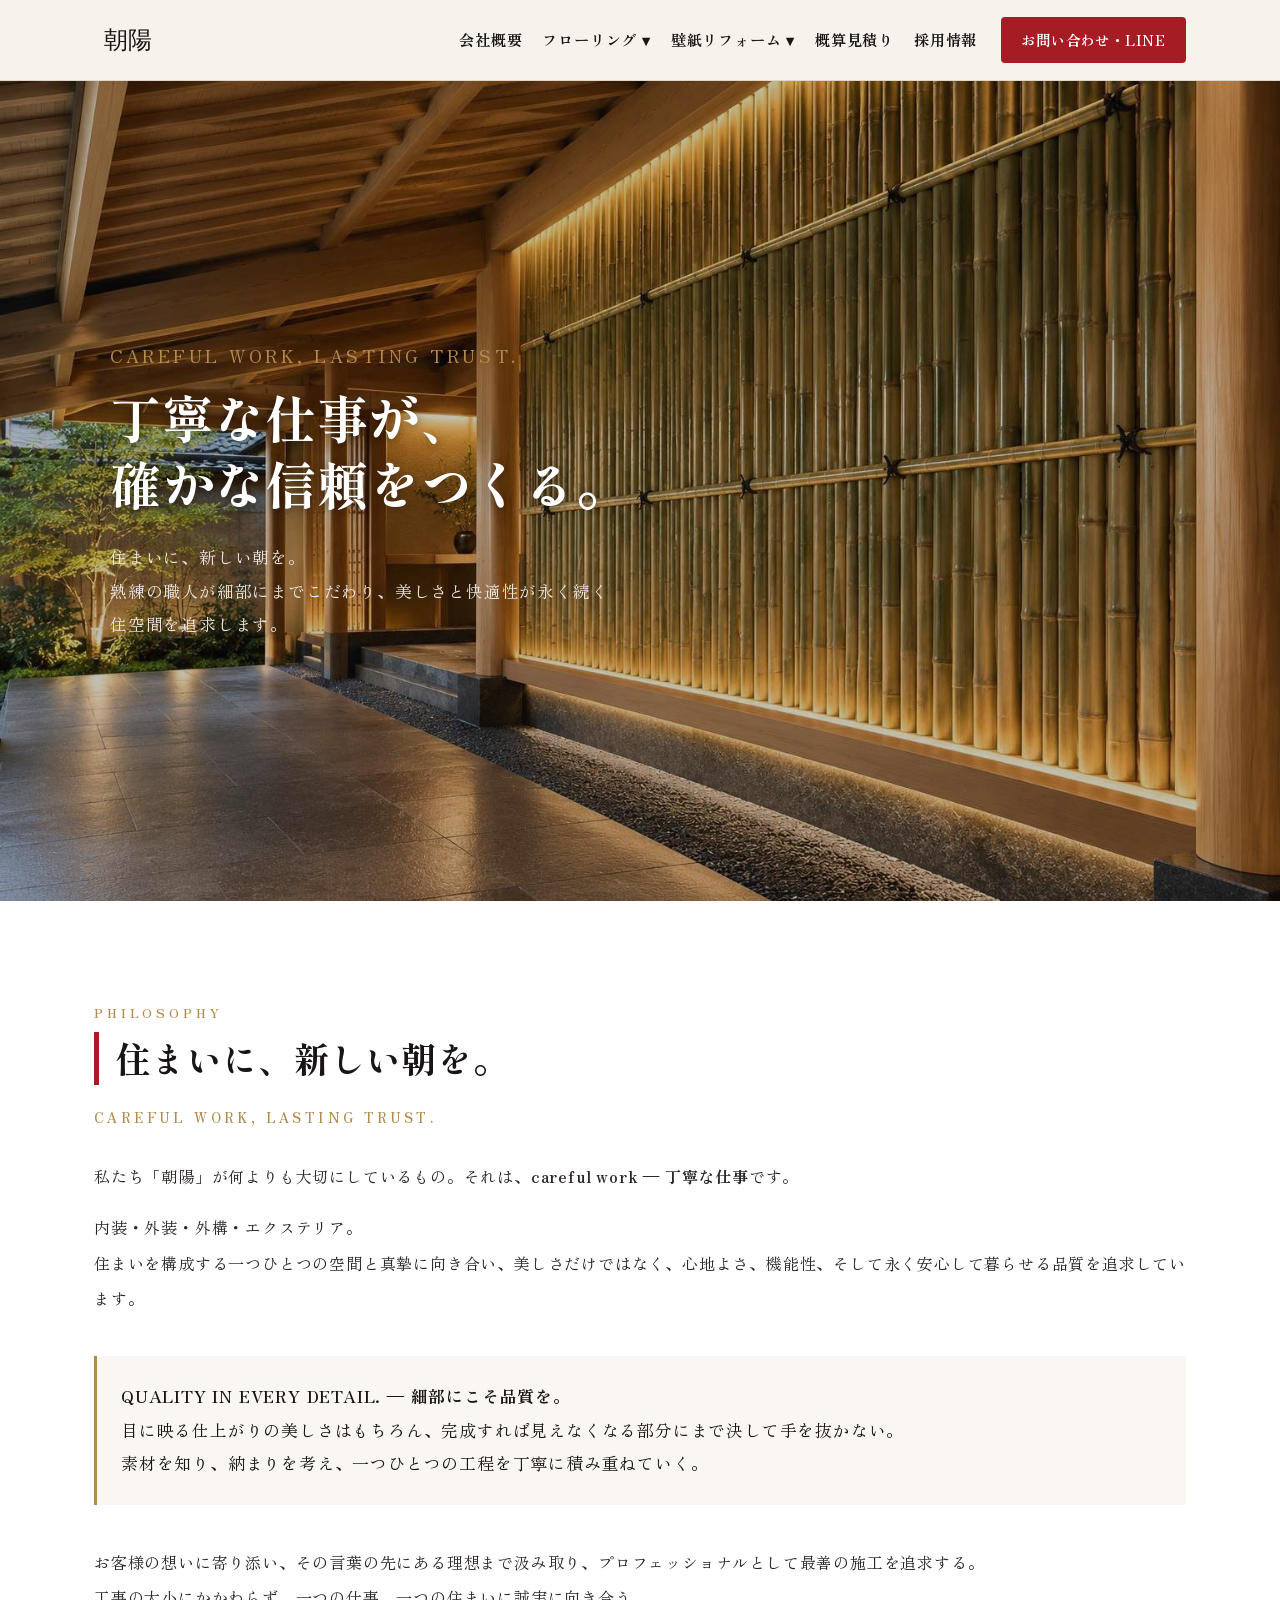
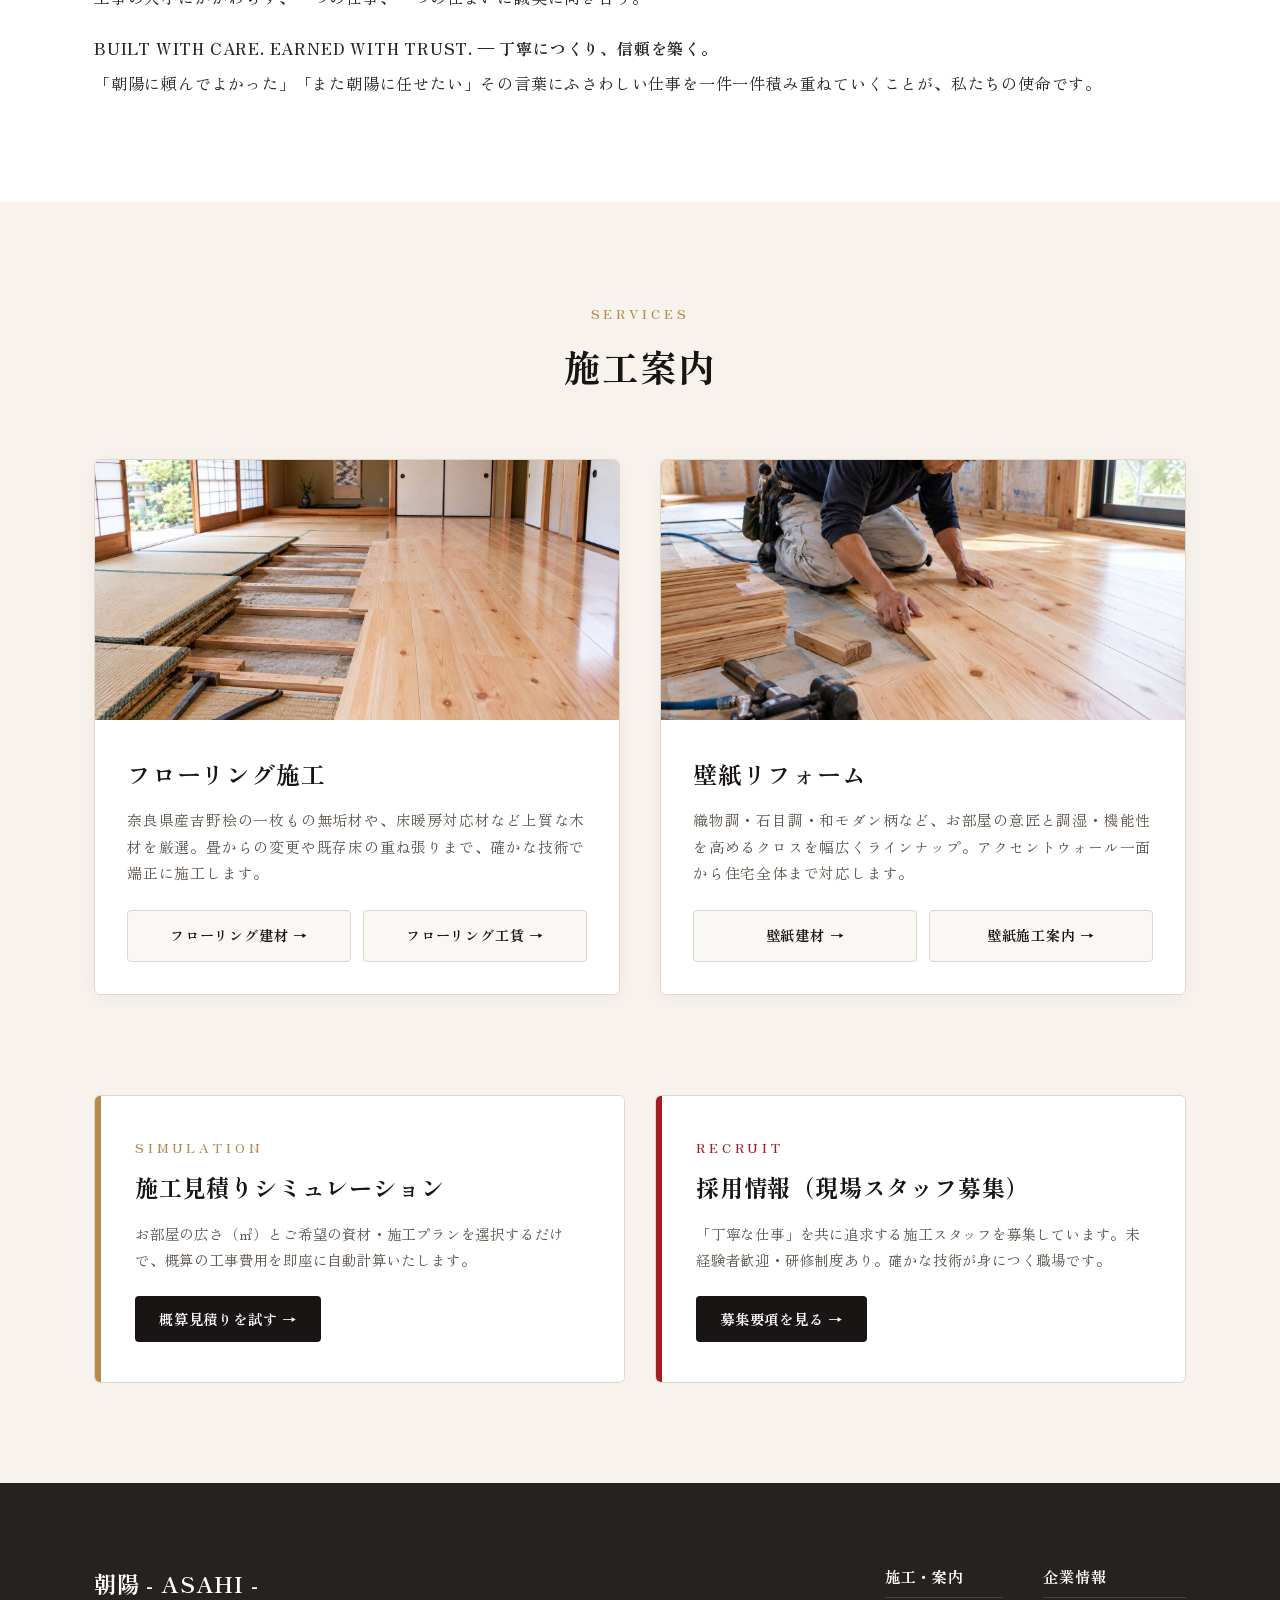
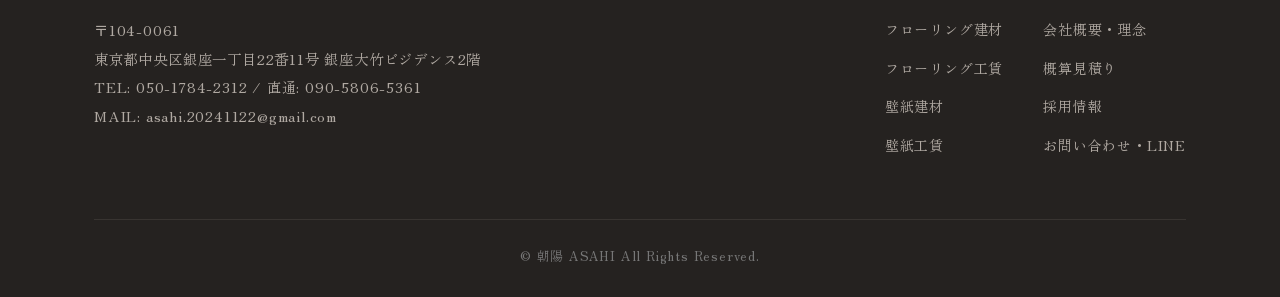
==== index.html @ 2e44ba1f "Add files via upload" ====
<!DOCTYPE html>
<html lang="ja">
<head>
  <meta charset="UTF-8">
  <meta name="viewport" content="width=device-width, initial-scale=1.0">
  <title>朝陽 - ASAHI - 丁寧な仕事が信頼をつくる</title>
  <link rel="preconnect" href="https://fonts.googleapis.com">
  <link rel="preconnect" href="https://fonts.gstatic.com" crossorigin>
  <link href="https://fonts.googleapis.com/css2?family=Shippori+Mincho:wght@400;600;700;800&family=Zen+Old+Mincho:wght@400;700&family=Zen+Kaku+Gothic+New:wght@400;500;700&display=swap" rel="stylesheet">
  <style>
    :root {
      --primary-red: #a61c24;
      --deep-sumi: #181514;
      --charcoal: #2c2724;
      --washi-bg: #f7f3ec;
      --border-wood: #dfd7ca;
      --gold: #b38b4d;
      --text-sub: #5e574f;
    }

    * {
      box-sizing: border-box;
      margin: 0;
      padding: 0;
    }

    body {
      font-family: 'Zen Old Mincho', 'Shippori Mincho', serif;
      background-color: var(--washi-bg);
      color: var(--deep-sumi);
      line-height: 1.8;
      letter-spacing: 0.05em;
      word-break: break-word;
    }

    a {
      text-decoration: none;
      color: inherit;
      transition: all 0.3s ease;
    }

    img {
      max-width: 100%;
      height: auto;
      display: block;
    }

    .container {
      max-width: 1140px;
      margin: 0 auto;
      padding: 0 24px;
    }

    /* 共通ヘッダー（固定表示） */
    header {
      position: sticky;
      top: 0;
      background: rgba(247, 243, 236, 0.95);
      backdrop-filter: blur(8px);
      border-bottom: 1px solid var(--border-wood);
      z-index: 1000;
    }

    .header-inner {
      display: flex;
      justify-content: space-between;
      align-items: center;
      height: 80px;
    }

    .brand-logo-img {
      height: 48px;
      width: auto;
      object-fit: contain;
    }

    /* PCナビゲーション */
    .global-nav {
      display: flex;
      align-items: center;
      gap: 24px;
    }

    .nav-list {
      display: flex;
      list-style: none;
      gap: 20px;
      align-items: center;
    }

    .nav-item {
      position: relative;
    }

    .nav-link {
      font-size: 0.95rem;
      font-weight: 700;
      padding: 10px 0;
      display: inline-block;
      color: var(--deep-sumi);
    }

    .nav-link:hover {
      color: var(--primary-red);
    }

    /* ドロップダウンメニュー */
    .dropdown-menu {
      display: none;
      position: absolute;
      top: 100%;
      left: 0;
      background: #fff;
      border: 1px solid var(--border-wood);
      box-shadow: 0 8px 24px rgba(0, 0, 0, 0.08);
      min-width: 180px;
      list-style: none;
      border-radius: 4px;
      padding: 8px 0;
    }

    .nav-item:hover .dropdown-menu {
      display: block;
    }

    .dropdown-menu a {
      display: block;
      padding: 10px 18px;
      font-size: 0.88rem;
      color: var(--charcoal);
    }

    .dropdown-menu a:hover {
      background: #faf6f0;
      color: var(--primary-red);
    }

    .header-cta-btn {
      background: var(--primary-red);
      color: #fff;
      padding: 10px 20px;
      border-radius: 4px;
      font-weight: 700;
      font-size: 0.9rem;
    }

    .header-cta-btn:hover {
      opacity: 0.9;
    }

    /* ハンバーガーボタン (スマホ用) */
    .menu-toggle {
      display: none;
      background: none;
      border: none;
      font-size: 28px;
      cursor: pointer;
      color: var(--deep-sumi);
    }

    /* 1. ヒーローセクション（全画面大型ビジュアル） */
    .hero-full {
      position: relative;
      height: calc(100vh - 80px);
      min-height: 520px;
      background-color: #111;
      overflow: hidden;
      display: flex;
      align-items: center;
    }

    .hero-bg-img {
      position: absolute;
      top: 0;
      left: 0;
      width: 100%;
      height: 100%;
      object-fit: cover;
      opacity: 0.75;
    }

    .hero-content {
      position: relative;
      z-index: 2;
      color: #fff;
      padding: 0 40px;
      max-width: 1140px;
      margin: 0 auto;
      width: 100%;
    }

    .hero-catch-sub {
      font-size: 1.1rem;
      letter-spacing: 0.2em;
      color: var(--gold);
      margin-bottom: 12px;
      text-transform: uppercase;
    }

    .hero-catch-main {
      font-family: 'Shippori Mincho', serif;
      font-size: 3.2rem;
      font-weight: 800;
      line-height: 1.3;
      margin-bottom: 24px;
      text-shadow: 0 2px 10px rgba(0, 0, 0, 0.4);
    }

    .hero-catch-desc {
      font-size: 1.05rem;
      max-width: 500px;
      line-height: 2;
      color: #eae5de;
    }

    /* 2. 会社理念（Philosophy） */
    .sec-philosophy {
      padding: 100px 0;
      background: #fff;
    }

    .philo-wrapper {
      display: flex;
      gap: 60px;
      align-items: flex-start;
    }

    .philo-lead {
      flex: 1;
    }

    .philo-lead h3 {
      font-size: 2.2rem;
      font-family: 'Shippori Mincho', serif;
      line-height: 1.5;
      color: var(--deep-sumi);
      margin-bottom: 20px;
      border-left: 5px solid var(--primary-red);
      padding-left: 16px;
    }

    .philo-en {
      font-size: 0.85rem;
      letter-spacing: 0.25em;
      color: var(--gold);
      margin-bottom: 30px;
      font-weight: 700;
    }

    .philo-text {
      color: var(--charcoal);
      font-size: 1rem;
      line-height: 2.2;
    }

    .philo-quote {
      margin: 40px 0;
      padding: 24px;
      background: #faf7f2;
      border-left: 3px solid var(--gold);
      font-size: 1.05rem;
      line-height: 2;
      color: var(--deep-sumi);
    }

    /* 3. 施工案内（Services） */
    .sec-services {
      padding: 100px 0;
    }

    .sec-title-box {
      text-align: center;
      margin-bottom: 60px;
    }

    .sec-title-en {
      font-size: 0.8rem;
      letter-spacing: 0.3em;
      color: var(--gold);
      font-weight: 700;
      margin-bottom: 8px;
    }

    .sec-title-ja {
      font-size: 2.3rem;
      font-family: 'Shippori Mincho', serif;
      color: var(--deep-sumi);
    }

    .services-grid {
      display: grid;
      grid-template-columns: 1fr 1fr;
      gap: 40px;
    }

    .service-card {
      background: #fff;
      border: 1px solid var(--border-wood);
      border-radius: 6px;
      overflow: hidden;
      box-shadow: 0 4px 20px rgba(0, 0, 0, 0.04);
      display: flex;
      flex-direction: column;
    }

    .service-card-img {
      height: 260px;
      width: 100%;
      object-fit: cover;
    }

    .service-card-body {
      padding: 32px;
      flex: 1;
      display: flex;
      flex-direction: column;
      justify-content: space-between;
    }

    .service-card-title {
      font-size: 1.5rem;
      margin-bottom: 12px;
      color: var(--deep-sumi);
    }

    .service-card-desc {
      font-size: 0.92rem;
      color: var(--text-sub);
      line-height: 1.8;
      margin-bottom: 24px;
    }

    /* サブリンクボタングループ */
    .sub-link-group {
      display: grid;
      grid-template-columns: 1fr 1fr;
      gap: 12px;
      margin-top: auto;
    }

    .sub-btn {
      display: block;
      text-align: center;
      padding: 12px 14px;
      font-size: 0.88rem;
      font-weight: 700;
      border: 1px solid var(--border-wood);
      border-radius: 4px;
      background: #faf8f4;
      color: var(--deep-sumi);
    }

    .sub-btn:hover {
      background: var(--primary-red);
      color: #fff;
      border-color: var(--primary-red);
    }

    /* 4. 見積もり＆採用バナーグリッド */
    .sec-sub-banner {
      padding-bottom: 100px;
    }

    .banner-grid {
      display: grid;
      grid-template-columns: 1fr 1fr;
      gap: 30px;
    }

    .feature-banner-box {
      background: #fff;
      border: 1px solid var(--border-wood);
      border-radius: 6px;
      padding: 40px;
      position: relative;
      display: flex;
      flex-direction: column;
      justify-content: space-between;
      overflow: hidden;
    }

    .feature-banner-box::before {
      content: "";
      position: absolute;
      top: 0;
      left: 0;
      width: 6px;
      height: 100%;
      background: var(--gold);
    }

    .feature-banner-box.recruit::before {
      background: var(--primary-red);
    }

    .banner-title {
      font-size: 1.45rem;
      font-family: 'Shippori Mincho', serif;
      margin-bottom: 12px;
    }

    .banner-desc {
      font-size: 0.9rem;
      color: var(--text-sub);
      line-height: 1.8;
      margin-bottom: 24px;
    }

    .banner-action-btn {
      display: inline-block;
      align-self: flex-start;
      padding: 10px 24px;
      background: var(--deep-sumi);
      color: #fff;
      font-size: 0.9rem;
      font-weight: 700;
      border-radius: 4px;
    }

    .banner-action-btn:hover {
      background: var(--primary-red);
    }

    /* 共通フッター */
    footer {
      background: #252220;
      color: #eae5de;
      padding: 80px 0 30px;
    }

    .footer-inner {
      display: flex;
      justify-content: space-between;
      flex-wrap: wrap;
      gap: 40px;
      margin-bottom: 50px;
    }

    .footer-brand h4 {
      font-size: 1.4rem;
      color: #fff;
      margin-bottom: 12px;
      font-family: 'Shippori Mincho', serif;
    }

    .footer-address {
      font-style: normal;
      font-size: 0.9rem;
      line-height: 2;
      color: #b0a9a2;
    }

    .footer-nav {
      display: flex;
      gap: 40px;
    }

    .footer-nav-col h5 {
      color: #fff;
      font-size: 0.95rem;
      margin-bottom: 16px;
      border-bottom: 1px solid #444;
      padding-bottom: 6px;
    }

    .footer-nav-col ul {
      list-style: none;
    }

    .footer-nav-col li {
      margin-bottom: 10px;
    }

    .footer-nav-col a {
      font-size: 0.88rem;
      color: #b0a9a2;
    }

    .footer-nav-col a:hover {
      color: #fff;
    }

    .copyright {
      text-align: center;
      font-size: 0.8rem;
      color: #777;
      border-top: 1px solid #383431;
      padding-top: 24px;
    }

    /* モバイルレスポンシブ */
    @media (max-width: 900px) {
      .menu-toggle {
        display: block;
      }

      .global-nav {
        display: none;
        position: absolute;
        top: 80px;
        left: 0;
        width: 100%;
        background: #fff;
        border-bottom: 1px solid var(--border-wood);
        flex-direction: column;
        padding: 20px;
      }

      .global-nav.active {
        display: flex;
      }

      .nav-list {
        flex-direction: column;
        width: 100%;
        gap: 0;
      }

      .nav-item {
        width: 100%;
        border-bottom: 1px solid #eee;
      }

      .dropdown-menu {
        position: static;
        box-shadow: none;
        border: none;
        background: #faf8f4;
        display: block;
        padding-left: 20px;
      }

      .hero-catch-main {
        font-size: 2.2rem;
      }

      .philo-wrapper {
        flex-direction: column;
        gap: 30px;
      }

      .services-grid, .banner-grid {
        grid-template-columns: 1fr;
      }
    }
  </style>
</head>
<body>

  <!-- ================= ヘッダー ================= -->
  <header>
    <div class="container header-inner">
      <a href="index.html" class="brand-logo-wrap">
        <!-- ロゴ画像差し替えエリア -->
        <img src="image/home/logo.png" alt="朝陽 ASAHI" class="brand-logo-img" onerror="this.src='data:image/svg+xml;utf8,<svg xmlns=\'http://www.w3.org/2000/svg\' width=\'120\' height=\'48\'><text x=\'10\' y=\'32\' font-size=\'24\' font-family=\'serif\' fill=\'%23181514\'>朝陽</text></svg>'">
      </a>

      <!-- モバイルメニュー開閉ボタン -->
      <button class="menu-toggle" id="menuToggle" aria-label="メニュー開閉">☰</button>

      <!-- グローバルナビゲーション -->
      <nav class="global-nav" id="globalNav">
        <ul class="nav-list">
          <li class="nav-item">
            <a href="about.html" class="nav-link">会社概要</a>
          </li>
          
          <!-- フローリング ドロップダウン -->
          <li class="nav-item">
            <a href="flooring/materials.html" class="nav-link">フローリング ▾</a>
            <ul class="dropdown-menu">
              <li><a href="flooring/materials.html">フローリング建材</a></li>
              <li><a href="flooring/service.html">フローリング工賃</a></li>
            </ul>
          </li>

          <!-- 壁紙リフォーム ドロップダウン -->
          <li class="nav-item">
            <a href="wallpaper/materials.html" class="nav-link">壁紙リフォーム ▾</a>
            <ul class="dropdown-menu">
              <li><a href="wallpaper/materials.html">壁紙建材</a></li>
              <li><a href="wallpaper/service.html">壁紙工賃</a></li>
            </ul>
          </li>

          <li class="nav-item">
            <a href="estimate.html" class="nav-link">概算見積り</a>
          </li>
          <li class="nav-item">
            <a href="recruit.html" class="nav-link">採用情報</a>
          </li>
        </ul>

        <a href="contact.html" class="header-cta-btn">お問い合わせ・LINE</a>
      </nav>
    </div>
  </header>

  <!-- ================= 1. ヒーローセクション（ファーストビュー全画面表示） ================= -->
  <section class="hero-full">
    <!-- メイン背景写真 -->
    <img src="image/home/hero.jpg" alt="施工現場と職人たち" class="hero-bg-img">
    
    <div class="hero-content">
      <p class="hero-catch-sub">Careful Work, Lasting Trust.</p>
      <h1 class="hero-catch-main">丁寧な仕事が、<br>確かな信頼をつくる。</h1>
      <p class="hero-catch-desc">
        住まいに、新しい朝を。<br>
        熟練の職人が細部にまでこだわり、美しさと快適性が永く続く住空間を追求します。
      </p>
    </div>
  </section>

  <!-- ================= 2. 会社理念（Philosophy） ================= -->
  <section class="sec-philosophy">
    <div class="container">
      <div class="philo-wrapper">
        <div class="philo-lead">
          <p class="sec-title-en">PHILOSOPHY</p>
          <h3>住まいに、新しい朝を。</h3>
          <p class="philo-en">CAREFUL WORK, LASTING TRUST.</p>
          
          <div class="philo-text">
            <p>私たち「朝陽」が何よりも大切にしているもの。それは、<strong>careful work ― 丁寧な仕事</strong>です。</p>
            <p style="margin-top: 16px;">
              内装・外装・外構・エクステリア。<br>
              住まいを構成する一つひとつの空間と真摯に向き合い、美しさだけではなく、心地よさ、機能性、そして永く安心して暮らせる品質を追求しています。
            </p>
          </div>

          <div class="philo-quote">
            <strong>QUALITY IN EVERY DETAIL. ― 細部にこそ品質を。</strong><br>
            目に映る仕上がりの美しさはもちろん、完成すれば見えなくなる部分にまで決して手を抜かない。<br>
            素材を知り、納まりを考え、一つひとつの工程を丁寧に積み重ねていく。
          </div>

          <div class="philo-text">
            <p>
              お客様の想いに寄り添い、その言葉の先にある理想まで汲み取り、プロフェッショナルとして最善の施工を追求する。<br>
              工事の大小にかかわらず、一つの仕事、一つの住まいに誠実に向き合う。
            </p>
            <p style="margin-top: 16px;">
              <strong>BUILT WITH CARE. EARNED WITH TRUST. ― 丁寧につくり、信頼を築く。</strong><br>
              「朝陽に頼んでよかった」「また朝陽に任せたい」その言葉にふさわしい仕事を一件一件積み重ねていくことが、私たちの使命です。
            </p>
          </div>
        </div>
      </div>
    </div>
  </section>

  <!-- ================= 3. 施工案内（Services） ================= -->
  <section class="sec-services">
    <div class="container">
      <div class="sec-title-box">
        <p class="sec-title-en">SERVICES</p>
        <h2 class="sec-title-ja">施工案内</h2>
      </div>

      <div class="services-grid">
        <!-- フローリング -->
        <article class="service-card">
          <img src="image/home/sizai.jpg" alt="フローリング施工" class="service-card-img">
          <div class="service-card-body">
            <div>
              <h3 class="service-card-title">フローリング施工</h3>
              <p class="service-card-desc">
                奈良県産吉野桧の一枚もの無垢材や、床暖房対応材など上質な木材を厳選。畳からの変更や既存床の重ね張りまで、確かな技術で端正に施工します。
              </p>
            </div>
            <!-- 下層ページへのタブ切替導線 -->
            <div class="sub-link-group">
              <a href="flooring/materials.html" class="sub-btn">フローリング建材 →</a>
              <a href="flooring/service.html" class="sub-btn">フローリング工賃 →</a>
            </div>
          </div>
        </article>

        <!-- 壁紙リフォーム -->
        <article class="service-card">
          <img src="image/home/kochin.jpg" alt="壁紙・クロス施工" class="service-card-img">
          <div class="service-card-body">
            <div>
              <h3 class="service-card-title">壁紙リフォーム</h3>
              <p class="service-card-desc">
                織物調・石目調・和モダン柄など、お部屋の意匠と調湿・機能性を高めるクロスを幅広くラインナップ。アクセントウォール一面から住宅全体まで対応します。
              </p>
            </div>
            <!-- 下層ページへのタブ切替導線 -->
            <div class="sub-link-group">
              <a href="wallpaper/materials.html" class="sub-btn">壁紙建材 →</a>
              <a href="wallpaper/service.html" class="sub-btn">壁紙施工案内 →</a>
            </div>
          </div>
        </article>
      </div>
    </div>
  </section>

  <!-- ================= 4. 概算見積り・採用情報バナー ================= -->
  <section class="sec-sub-banner">
    <div class="container">
      <div class="banner-grid">
        <!-- 見積もりバナー -->
        <div class="feature-banner-box">
          <div>
            <p class="sec-title-en">SIMULATION</p>
            <h3 class="banner-title">施工見積りシミュレーション</h3>
            <p class="banner-desc">
              お部屋の広さ（㎡）とご希望の資材・施工プランを選択するだけで、概算の工事費用を即座に自動計算いたします。
            </p>
          </div>
          <a href="estimate.html" class="banner-action-btn">概算見積りを試す →</a>
        </div>

        <!-- 採用情報バナー -->
        <div class="feature-banner-box recruit">
          <div>
            <p class="sec-title-en" style="color: var(--primary-red);">RECRUIT</p>
            <h3 class="banner-title">採用情報（現場スタッフ募集）</h3>
            <p class="banner-desc">
              「丁寧な仕事」を共に追求する施工スタッフを募集しています。未経験者歓迎・研修制度あり。確かな技術が身につく職場です。
            </p>
          </div>
          <a href="recruit.html" class="banner-action-btn">募集要項を見る →</a>
        </div>
      </div>
    </div>
  </section>

  <!-- ================= フッター ================= -->
  <footer>
    <div class="container">
      <div class="footer-inner">
        <div class="footer-brand">
          <h4>朝陽 - ASAHI -</h4>
          <address class="footer-address">
            〒104-0061<br>
            東京都中央区銀座一丁目22番11号 銀座大竹ビジデンス2階<br>
            TEL: 050-1784-2312 / 直通: 090-5806-5361<br>
            MAIL: asahi.20241122@gmail.com
          </address>
        </div>

        <div class="footer-nav">
          <div class="footer-nav-col">
            <h5>施工・案内</h5>
            <ul>
              <li><a href="flooring/materials.html">フローリング建材</a></li>
              <li><a href="flooring/service.html">フローリング工賃</a></li>
              <li><a href="wallpaper/materials.html">壁紙建材</a></li>
              <li><a href="wallpaper/service.html">壁紙工賃</a></li>
            </ul>
          </div>
          <div class="footer-nav-col">
            <h5>企業情報</h5>
            <ul>
              <li><a href="about.html">会社概要・理念</a></li>
              <li><a href="estimate.html">概算見積り</a></li>
              <li><a href="recruit.html">採用情報</a></li>
              <li><a href="contact.html">お問い合わせ・LINE</a></li>
            </ul>
          </div>
        </div>
      </div>
      <p class="copyright">&copy; 朝陽 ASAHI All Rights Reserved.</p>
    </div>
  </footer>

  <script>
    // モバイルメニューのトグル動作
    const toggleBtn = document.getElementById('menuToggle');
    const globalNav = document.getElementById('globalNav');

    toggleBtn.addEventListener('click', () => {
      globalNav.classList.toggle('active');
    });
  </script>
</body>
</html>
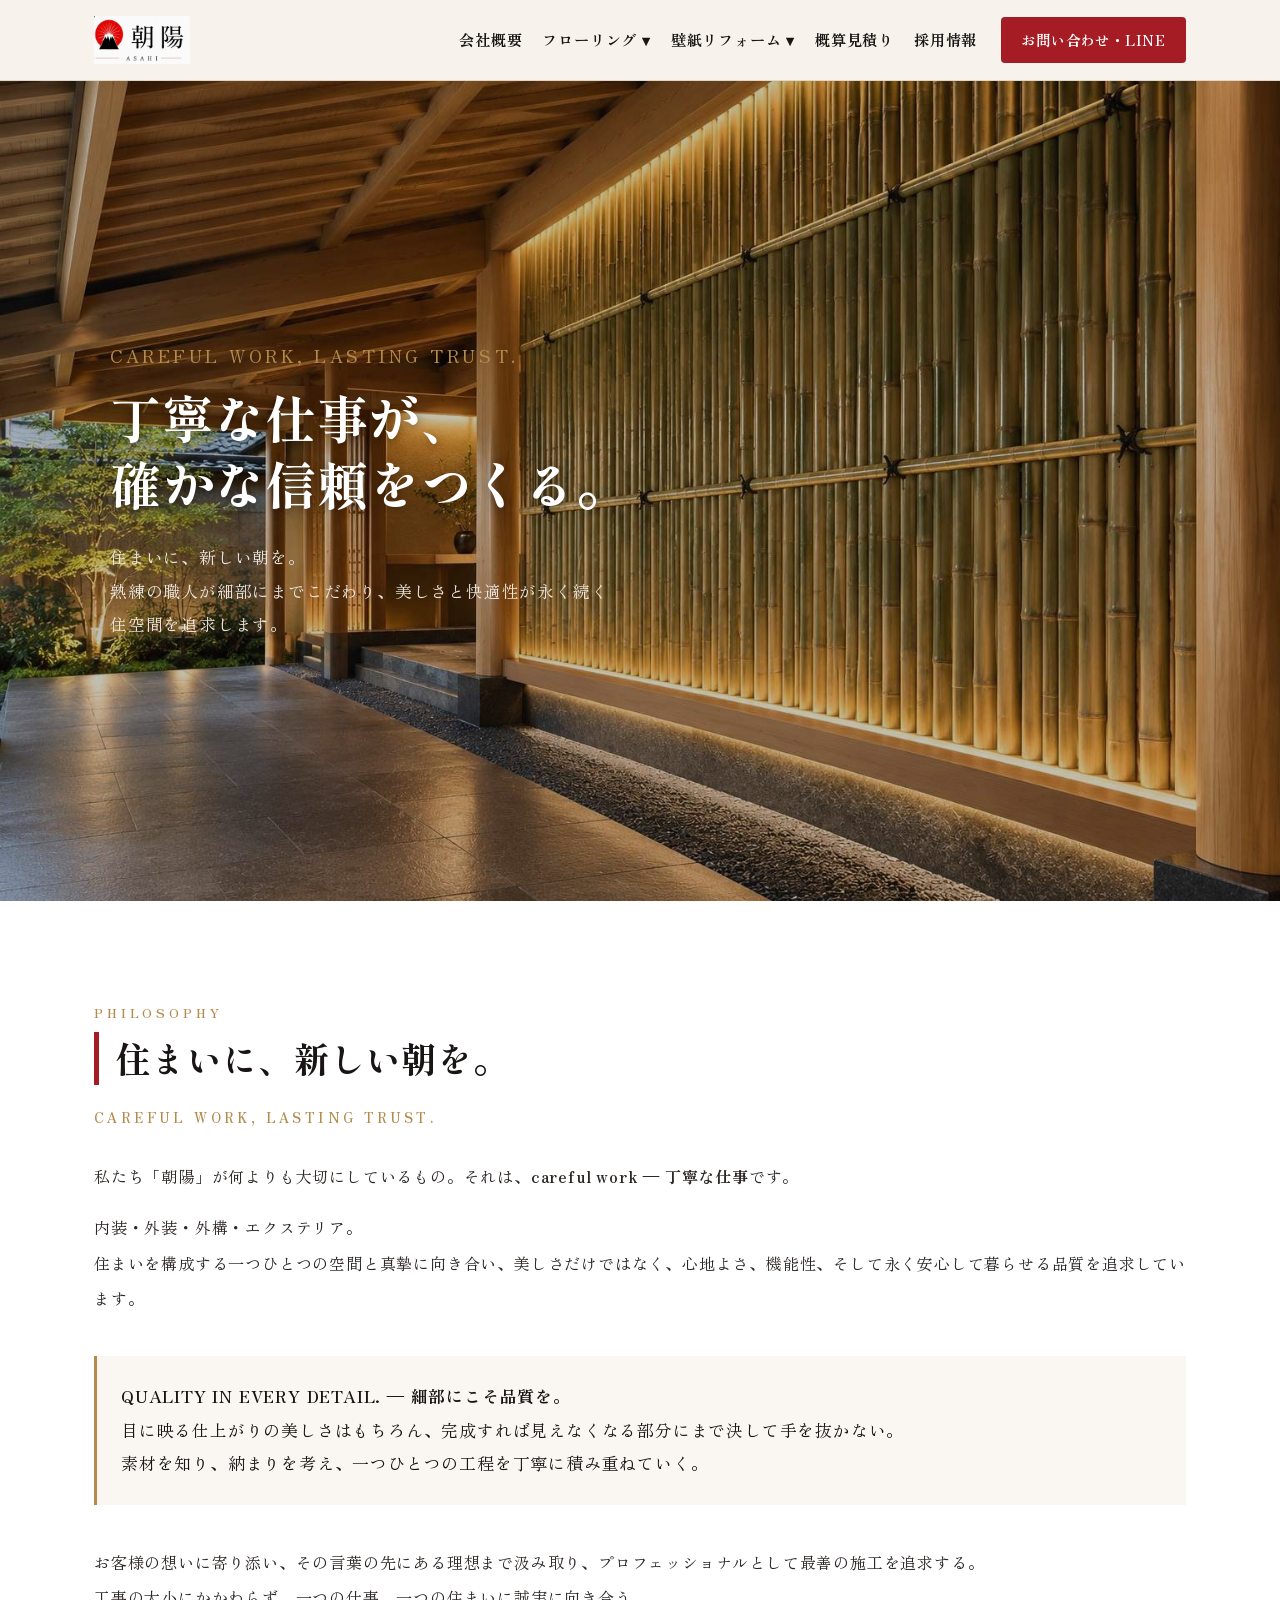
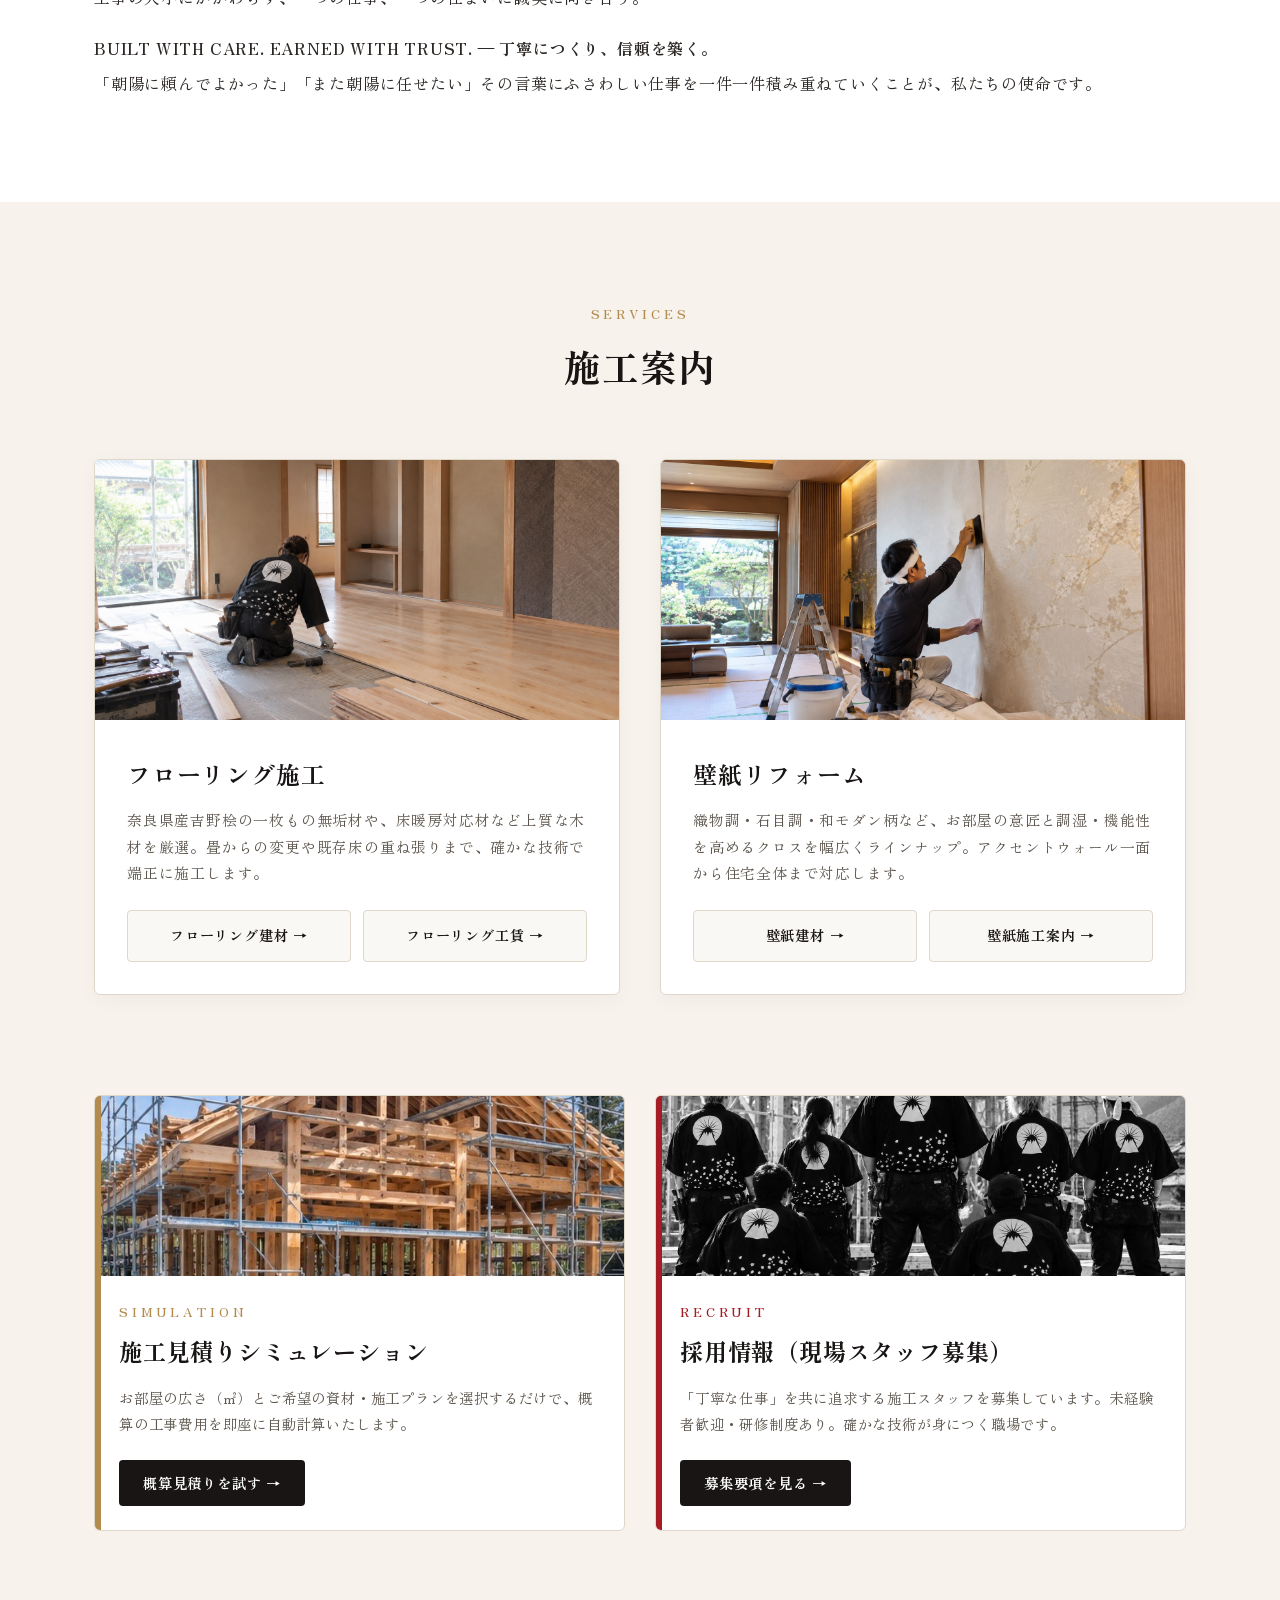
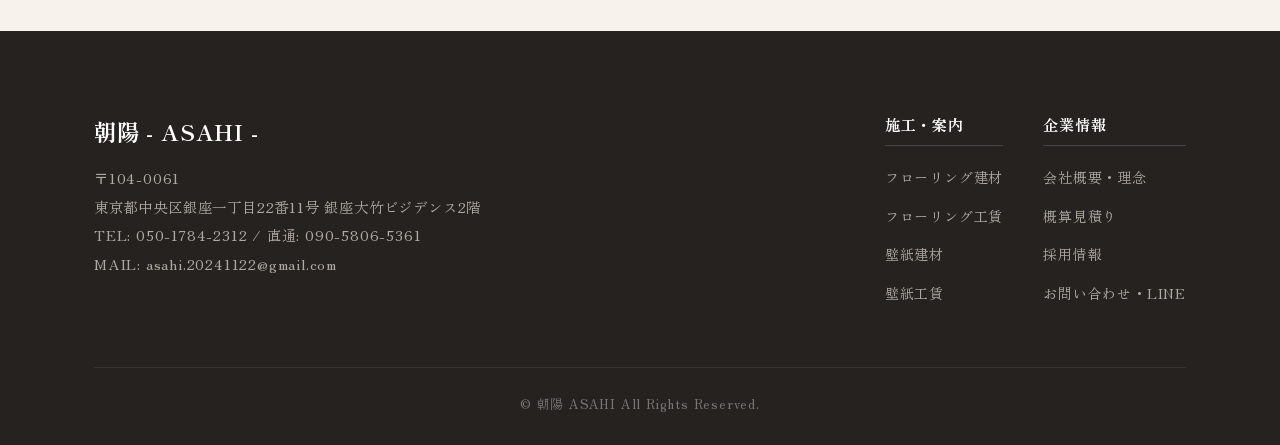
==== commit 4a2d9cd7: "Add files via upload" ====
--- a/index.html
+++ b/index.html
@@ -550,9 +550,10 @@
   <!-- ================= ヘッダー ================= -->
   <header>
     <div class="container header-inner">
+      <!-- ブランドロゴ -->
       <a href="index.html" class="brand-logo-wrap">
-        <!-- ロゴ画像差し替えエリア -->
-        <img src="image/home/logo.png" alt="朝陽 ASAHI" class="brand-logo-img" onerror="this.src='data:image/svg+xml;utf8,<svg xmlns=\'http://www.w3.org/2000/svg\' width=\'120\' height=\'48\'><text x=\'10\' y=\'32\' font-size=\'24\' font-family=\'serif\' fill=\'%23181514\'>朝陽</text></svg>'">
+        <img src="image/home/logo.png" alt="朝陽 ASAHI" class="brand-logo-img" onerror="this.style.display='none'; this.nextElementSibling.style.display='block';">
+        <span class="brand-logo-fallback" style="display: none; font-family: 'Shippori Mincho', serif; font-size: 1.8rem; font-weight: 800; color: var(--deep-sumi); letter-spacing: 0.1em;">朝陽</span>
       </a>
 
       <!-- モバイルメニュー開閉ボタン -->
@@ -660,7 +661,7 @@
       <div class="services-grid">
         <!-- フローリング -->
         <article class="service-card">
-          <img src="image/home/sizai.jpg" alt="フローリング施工" class="service-card-img">
+          <img src="image/home/flooring.jpg" alt="フローリング施工" class="service-card-img">
           <div class="service-card-body">
             <div>
               <h3 class="service-card-title">フローリング施工</h3>
@@ -678,7 +679,7 @@
 
         <!-- 壁紙リフォーム -->
         <article class="service-card">
-          <img src="image/home/kochin.jpg" alt="壁紙・クロス施工" class="service-card-img">
+          <img src="image/home/wallpaper.jpg" alt="壁紙・クロス施工" class="service-card-img">
           <div class="service-card-body">
             <div>
               <h3 class="service-card-title">壁紙リフォーム</h3>
@@ -697,37 +698,42 @@
     </div>
   </section>
 
-  <!-- ================= 4. 概算見積り・採用情報バナー ================= -->
+<!-- ================= 4. 概算見積り・採用情報バナー ================= -->
   <section class="sec-sub-banner">
     <div class="container">
       <div class="banner-grid">
-        <!-- 見積もりバナー -->
-        <div class="feature-banner-box">
-          <div>
+        <!-- 施工見積りカード -->
+        <article class="feature-banner-box" style="padding: 0 !important; overflow: hidden; background: #fff; border: 1px solid var(--border-wood); border-radius: 6px; display: flex; flex-direction: column;">
+          <div class="banner-img-wrap" style="width: 100%; height: 180px !important; overflow: hidden; background-color: #faf6f0;">
+            <img src="image/home/mitsumori.jpg" alt="施工見積りシミュレーション" class="banner-photo" style="width: 100% !important; height: 100% !important; object-fit: cover !important; object-position: center !important; display: block;">
+          </div>
+          <div class="banner-content" style="padding: 24px; display: flex; flex-direction: column; flex: 1;">
             <p class="sec-title-en">SIMULATION</p>
             <h3 class="banner-title">施工見積りシミュレーション</h3>
             <p class="banner-desc">
               お部屋の広さ（㎡）とご希望の資材・施工プランを選択するだけで、概算の工事費用を即座に自動計算いたします。
             </p>
-          </div>
-          <a href="estimate.html" class="banner-action-btn">概算見積りを試す →</a>
-        </div>
-
-        <!-- 採用情報バナー -->
-        <div class="feature-banner-box recruit">
-          <div>
+            <a href="estimate.html" class="banner-action-btn">概算見積りを試す →</a>
+          </div>
+        </article>
+
+        <!-- 採用情報カード -->
+        <article class="feature-banner-box recruit" style="padding: 0 !important; overflow: hidden; background: #fff; border: 1px solid var(--border-wood); border-radius: 6px; display: flex; flex-direction: column;">
+          <div class="banner-img-wrap" style="width: 100%; height: 180px !important; overflow: hidden; background-color: #faf6f0;">
+            <img src="image/home/saiyou.jpg" alt="採用情報" class="banner-photo" style="width: 100% !important; height: 100% !important; object-fit: cover !important; object-position: center !important; display: block;">
+          </div>
+          <div class="banner-content" style="padding: 24px; display: flex; flex-direction: column; flex: 1;">
             <p class="sec-title-en" style="color: var(--primary-red);">RECRUIT</p>
             <h3 class="banner-title">採用情報（現場スタッフ募集）</h3>
             <p class="banner-desc">
               「丁寧な仕事」を共に追求する施工スタッフを募集しています。未経験者歓迎・研修制度あり。確かな技術が身につく職場です。
             </p>
-          </div>
-          <a href="recruit.html" class="banner-action-btn">募集要項を見る →</a>
-        </div>
+            <a href="recruit.html" class="banner-action-btn">募集要項を見る →</a>
+          </div>
+        </article>
       </div>
     </div>
   </section>
-
   <!-- ================= フッター ================= -->
   <footer>
     <div class="container">
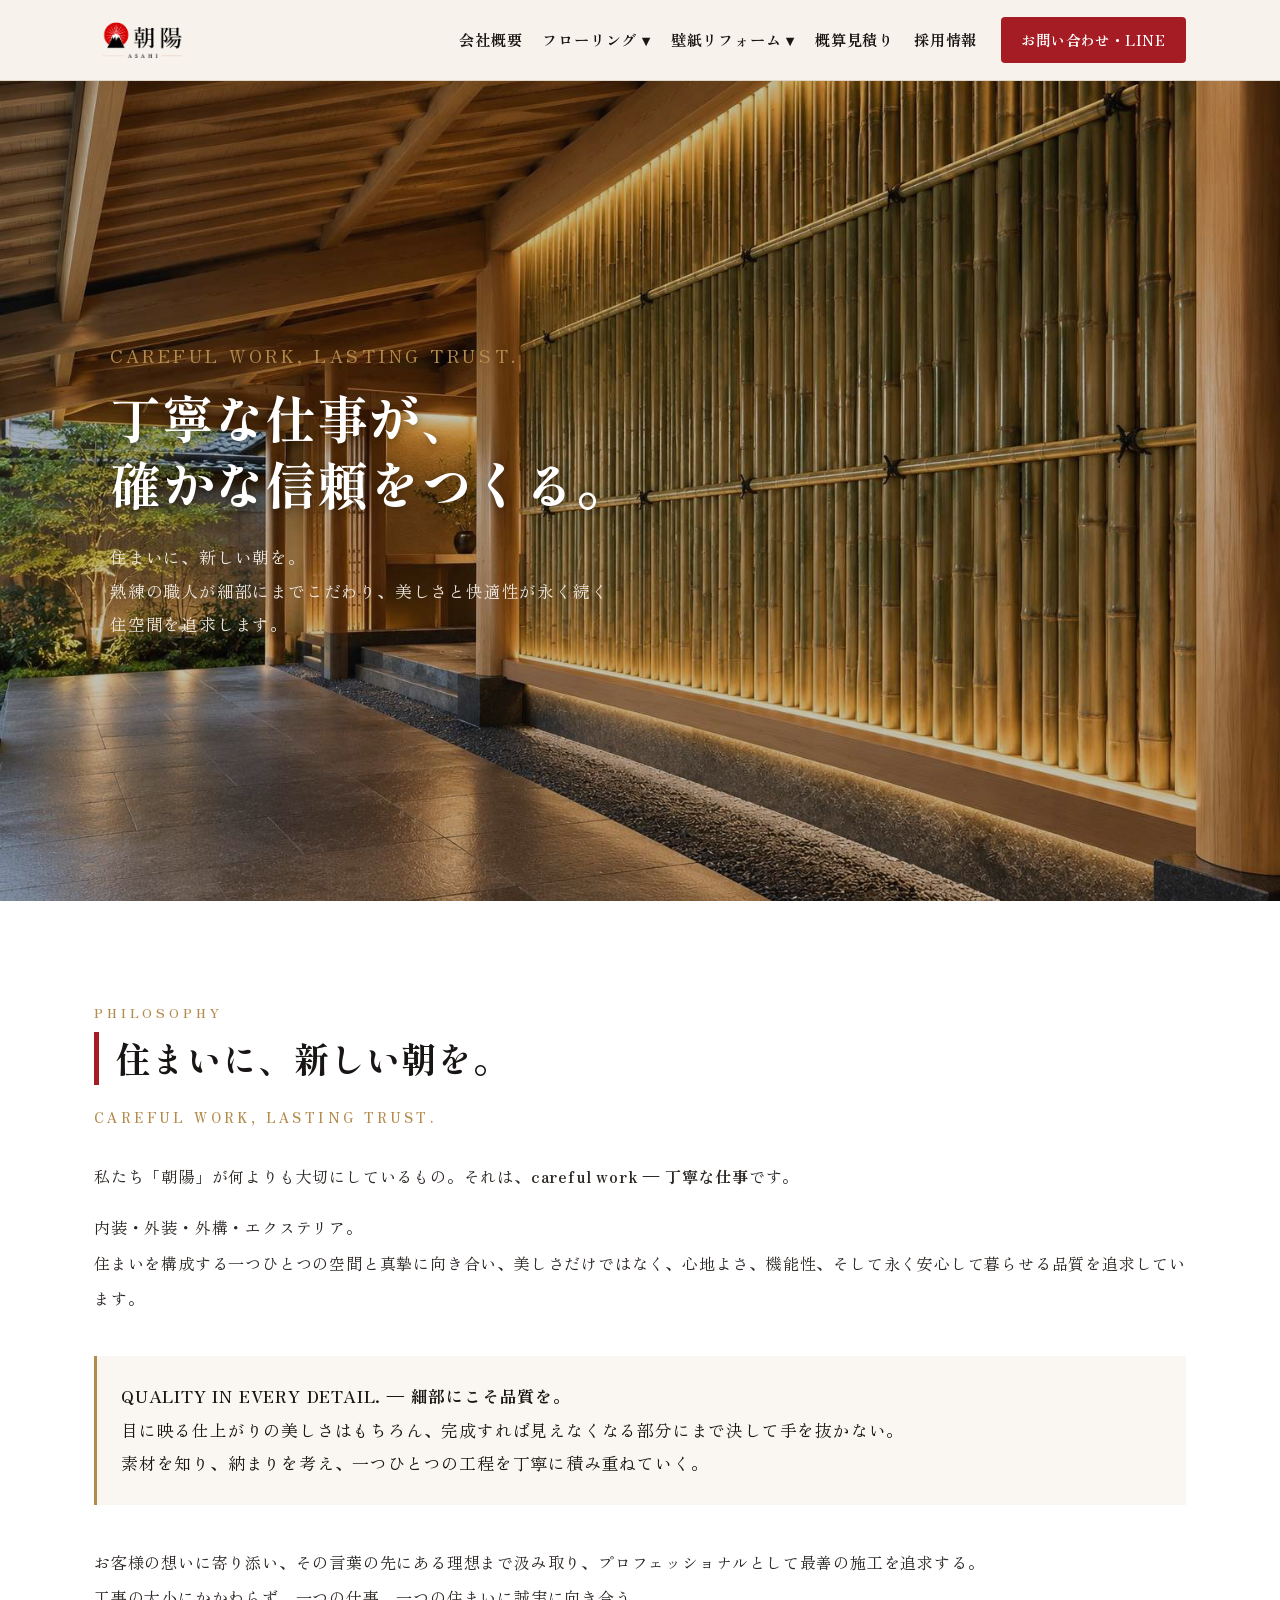
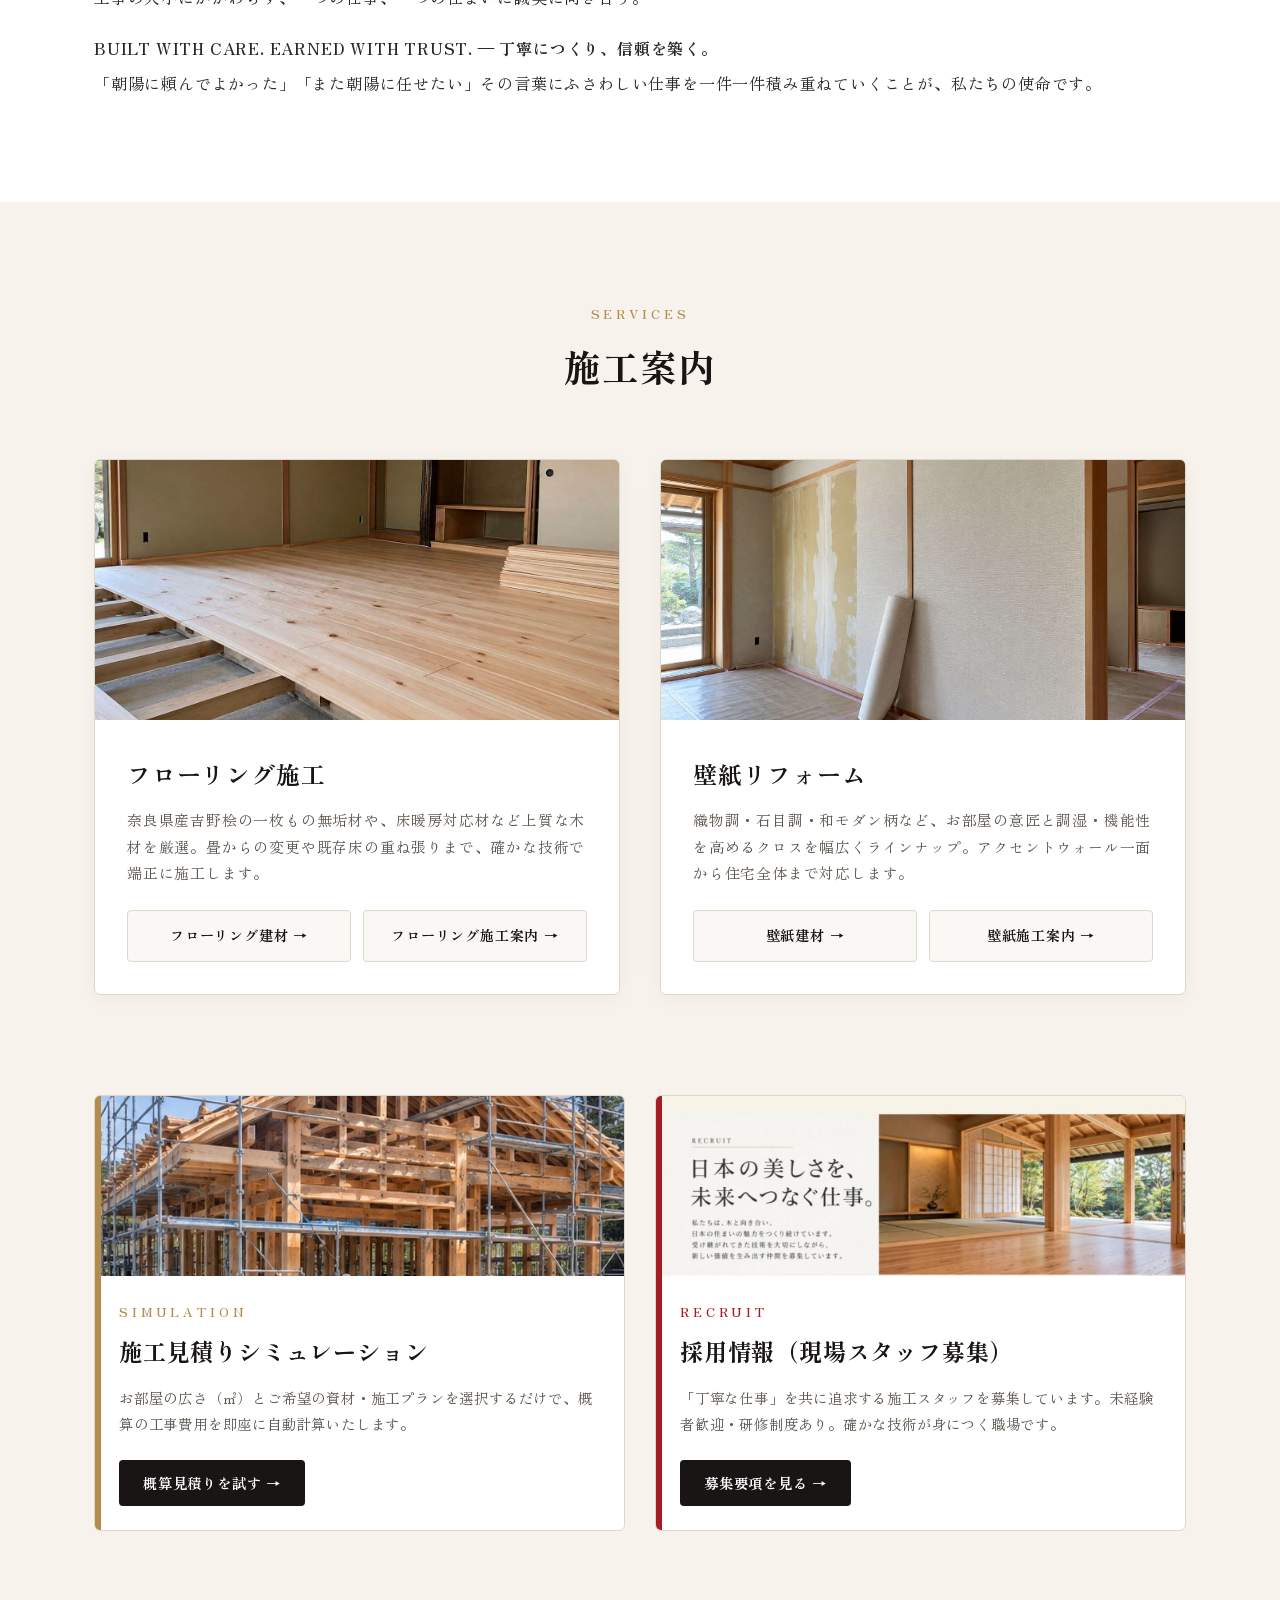
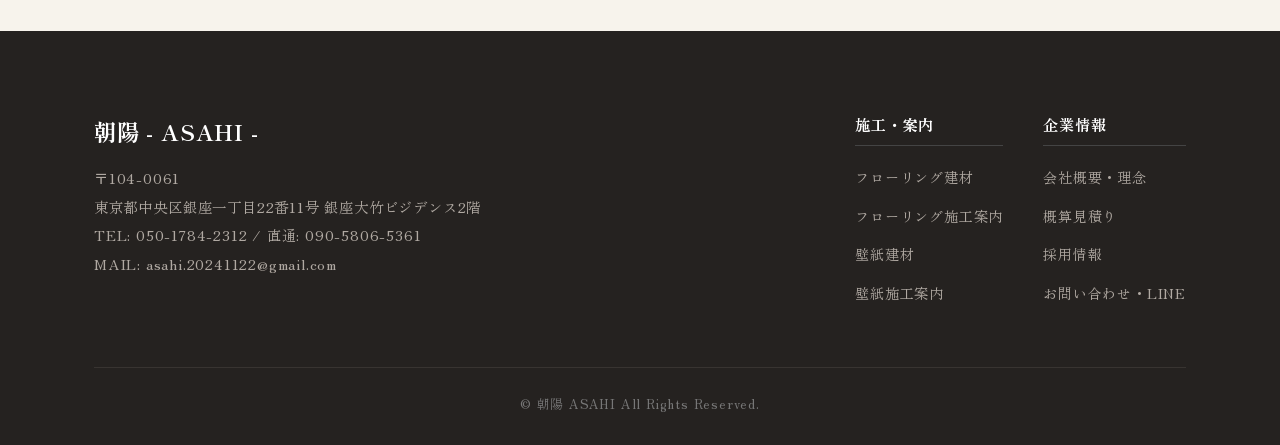
==== commit 129f385a: "Add files via upload" ====
--- a/index.html
+++ b/index.html
@@ -571,7 +571,7 @@
             <a href="flooring/materials.html" class="nav-link">フローリング ▾</a>
             <ul class="dropdown-menu">
               <li><a href="flooring/materials.html">フローリング建材</a></li>
-              <li><a href="flooring/service.html">フローリング工賃</a></li>
+              <li><a href="flooring/service.html">フローリング施工案内</a></li>
             </ul>
           </li>
 
@@ -580,7 +580,7 @@
             <a href="wallpaper/materials.html" class="nav-link">壁紙リフォーム ▾</a>
             <ul class="dropdown-menu">
               <li><a href="wallpaper/materials.html">壁紙建材</a></li>
-              <li><a href="wallpaper/service.html">壁紙工賃</a></li>
+              <li><a href="wallpaper/service.html">壁紙施工案内</a></li>
             </ul>
           </li>
 
@@ -672,7 +672,7 @@
             <!-- 下層ページへのタブ切替導線 -->
             <div class="sub-link-group">
               <a href="flooring/materials.html" class="sub-btn">フローリング建材 →</a>
-              <a href="flooring/service.html" class="sub-btn">フローリング工賃 →</a>
+              <a href="flooring/service.html" class="sub-btn">フローリング施工案内 →</a>
             </div>
           </div>
         </article>
@@ -753,9 +753,9 @@
             <h5>施工・案内</h5>
             <ul>
               <li><a href="flooring/materials.html">フローリング建材</a></li>
-              <li><a href="flooring/service.html">フローリング工賃</a></li>
+              <li><a href="flooring/service.html">フローリング施工案内</a></li>
               <li><a href="wallpaper/materials.html">壁紙建材</a></li>
-              <li><a href="wallpaper/service.html">壁紙工賃</a></li>
+              <li><a href="wallpaper/service.html">壁紙施工案内</a></li>
             </ul>
           </div>
           <div class="footer-nav-col">
@@ -783,4 +783,4 @@
     });
   </script>
 </body>
-</html>+</html>
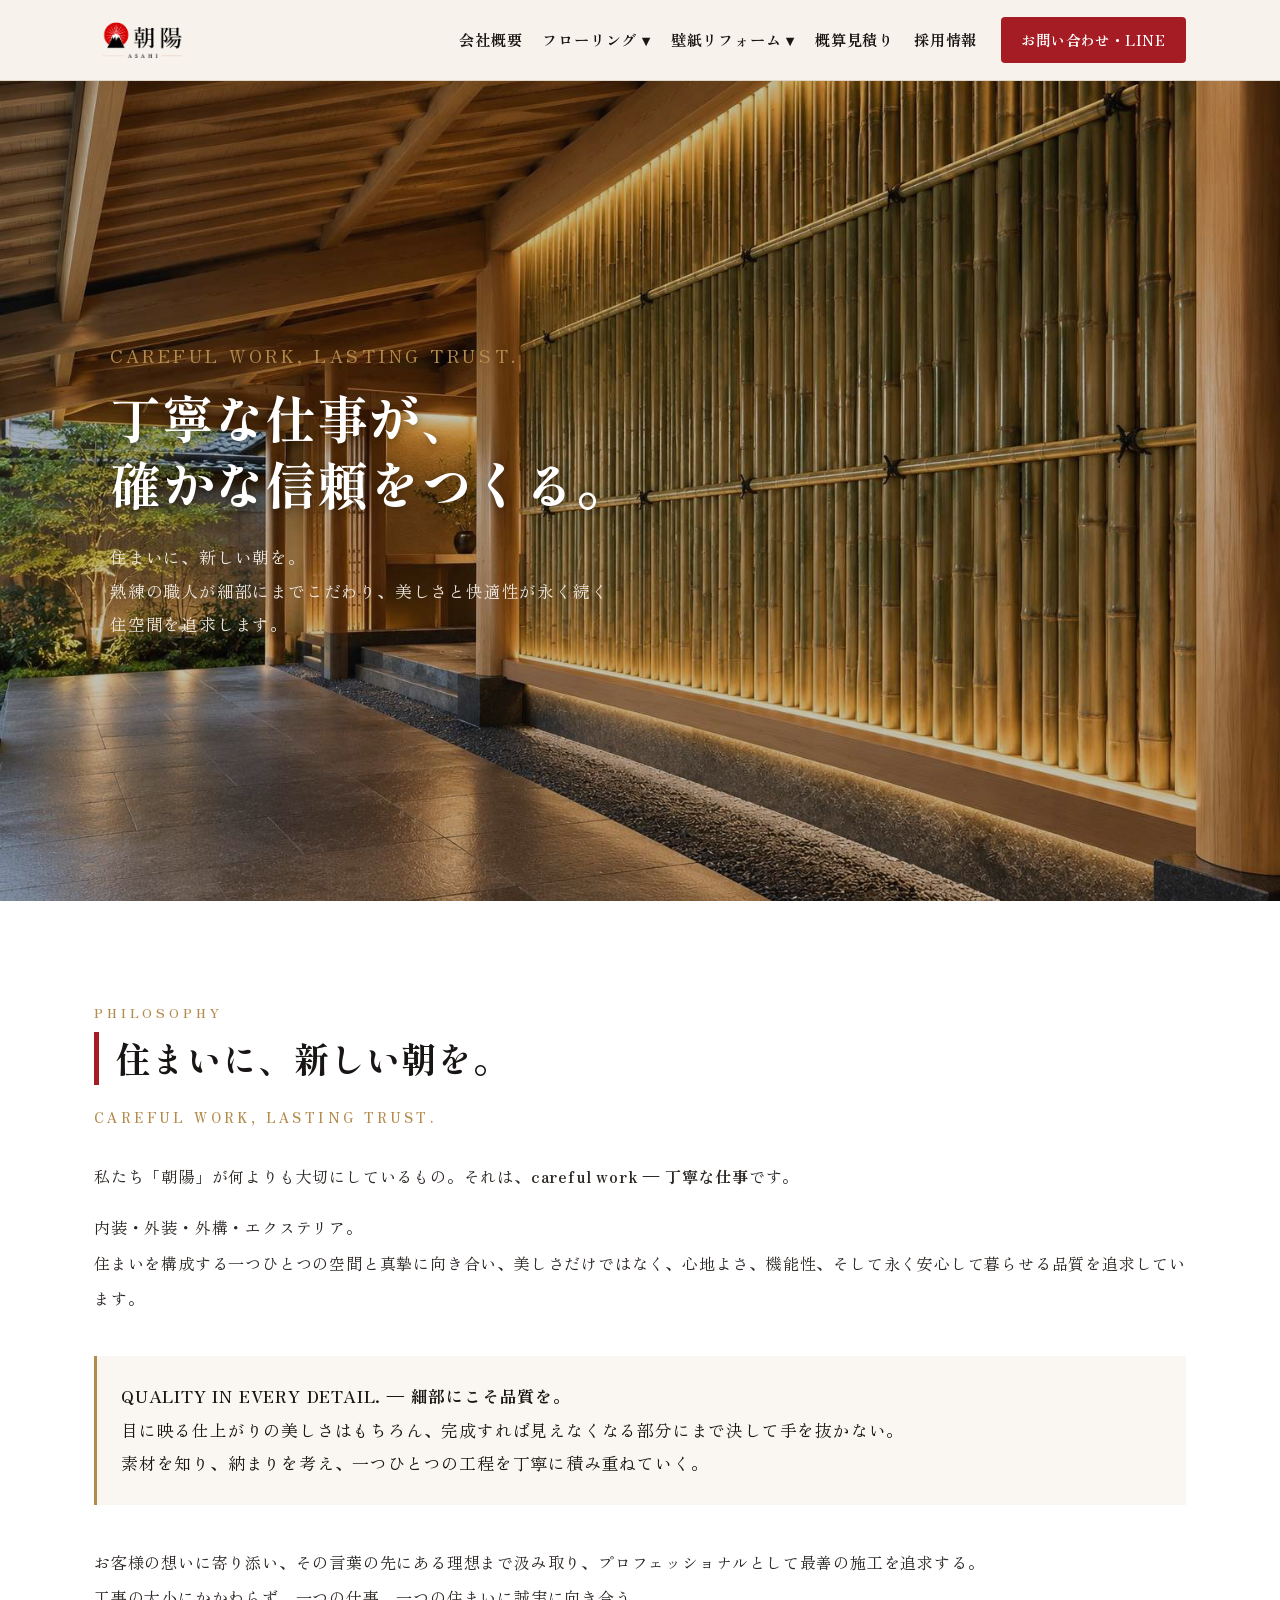
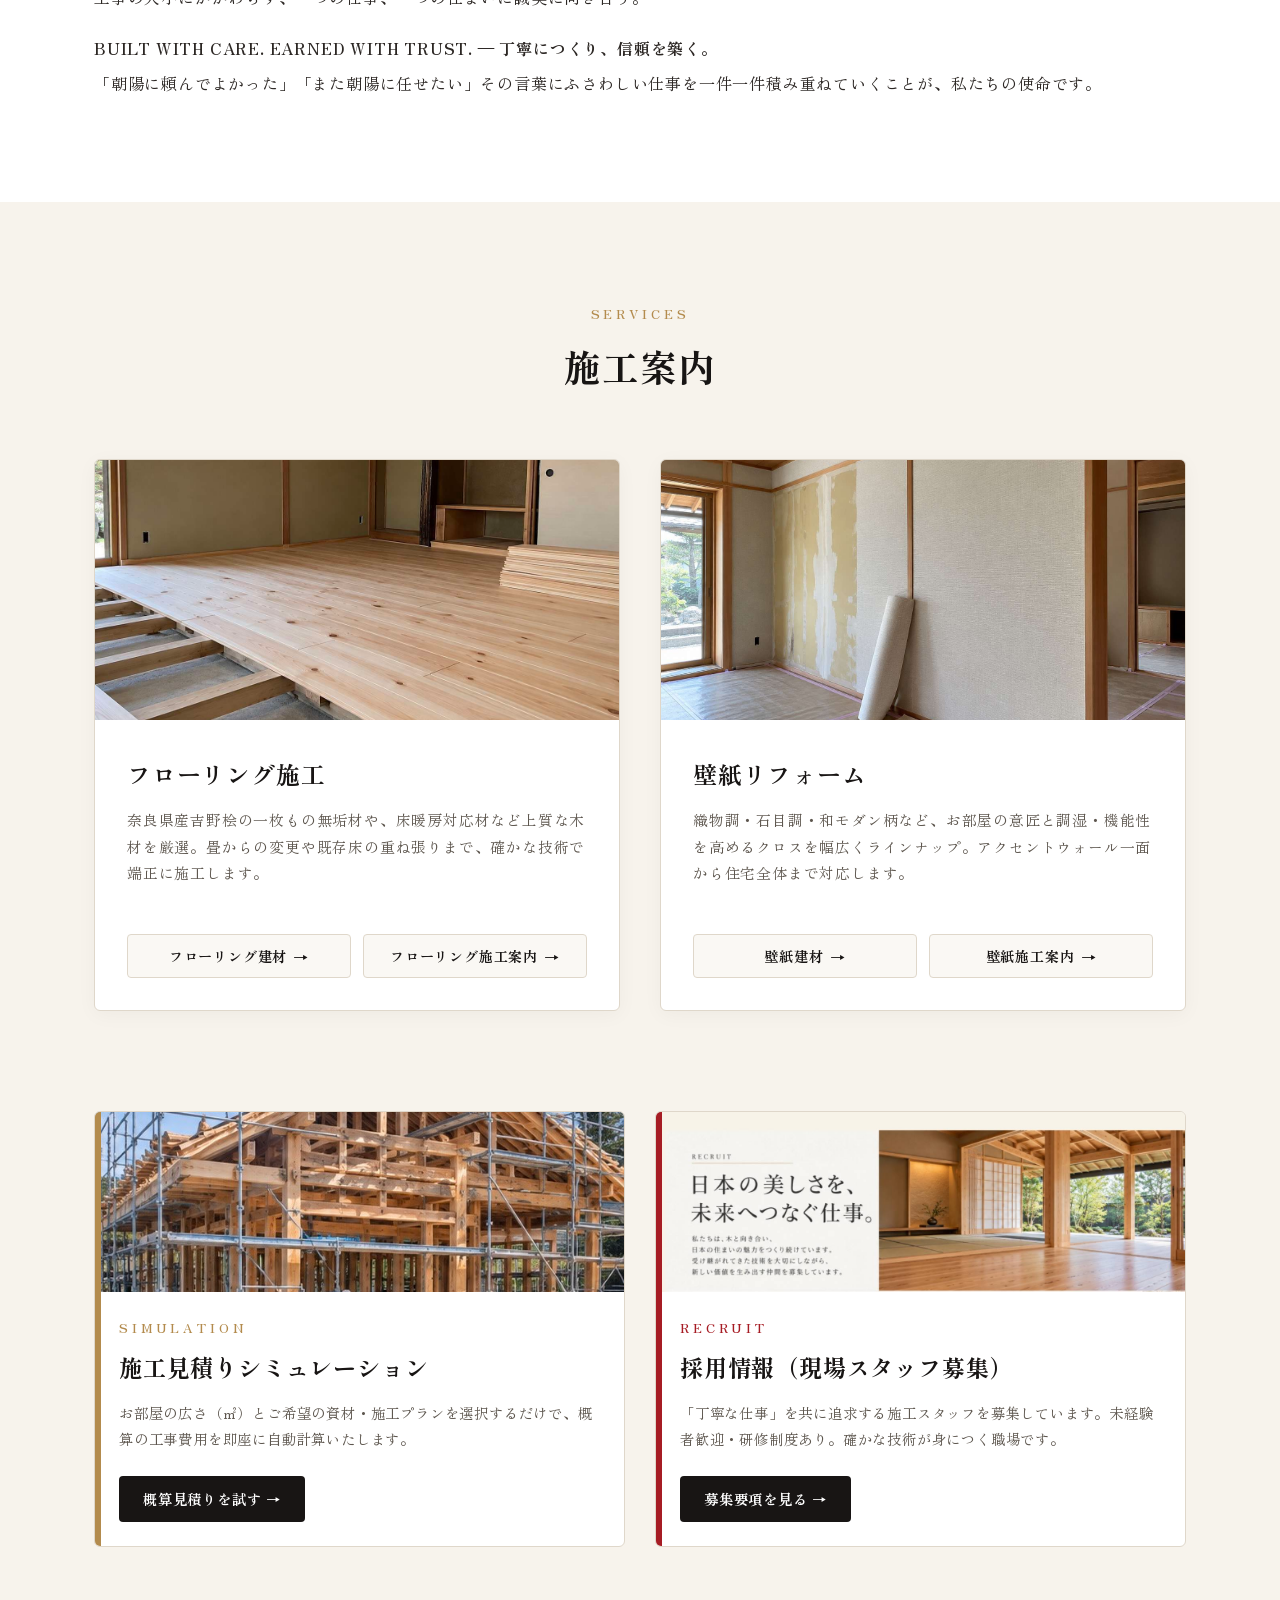
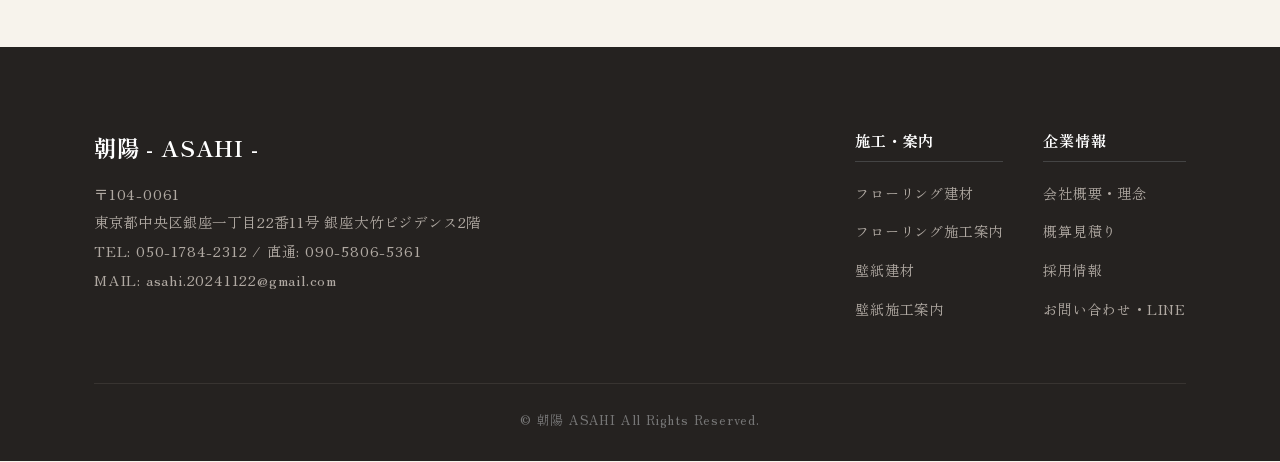
==== commit d9ba8ede: "Add files via upload" ====
--- a/index.html
+++ b/index.html
@@ -543,6 +543,79 @@
         grid-template-columns: 1fr;
       }
     }
+
+/* ===================================================
+       施工案内カード ボタン（PC/スマホ完全対応）
+       =================================================== */
+    .service-btn-grid {
+      display: grid !important;
+      grid-template-columns: 1fr 1fr !important;
+      gap: 12px !important;
+      width: 100% !important;
+      margin-top: 24px !important;
+    }
+
+    /* PC版：枠線付きの綺麗な横並びボタン */
+    .service-split-btn {
+      display: flex !important;
+      align-items: center !important;
+      justify-content: center !important;
+      gap: 6px !important;
+      background: #faf8f4 !important;
+      border: 1px solid var(--border-wood) !important;
+      border-radius: 4px !important;
+      padding: 12px 14px !important;
+      text-decoration: none !important;
+      color: var(--deep-sumi) !important;
+      font-size: 0.88rem !important;
+      font-weight: 700 !important;
+      box-sizing: border-box !important;
+      transition: all 0.2s ease !important;
+    }
+
+    .service-split-btn:hover {
+      background: var(--primary-red) !important;
+      color: #fff !important;
+      border-color: var(--primary-red) !important;
+    }
+
+    .service-split-btn .btn-text {
+      display: inline-block;
+      line-height: 1.3;
+    }
+
+    .service-split-btn .btn-arrow {
+      display: inline-block;
+      line-height: 1;
+      font-size: 0.95rem;
+    }
+
+    /* スマホ版（600px以下）：文字の下に矢印を揃えて配置 */
+    @media (max-width: 600px) {
+      .service-btn-grid {
+        gap: 8px !important;
+      }
+
+      .service-split-btn {
+        flex-direction: column !important;
+        justify-content: space-between !important;
+        align-items: center !important;
+        padding: 12px 6px 10px !important;
+        min-height: 96px !important;
+        text-align: center !important;
+      }
+
+      .service-split-btn .btn-text {
+        font-size: 0.82rem !important;
+        line-height: 1.4 !important;
+      }
+
+      .service-split-btn .btn-arrow {
+        margin-top: auto !important;
+        padding-top: 4px;
+        font-size: 1.05rem !important;
+      }
+    }
   </style>
 </head>
 <body>
@@ -670,10 +743,16 @@
               </p>
             </div>
             <!-- 下層ページへのタブ切替導線 -->
-            <div class="sub-link-group">
-              <a href="flooring/materials.html" class="sub-btn">フローリング建材 →</a>
-              <a href="flooring/service.html" class="sub-btn">フローリング施工案内 →</a>
-            </div>
+          <div class="service-btn-grid">
+          <a href="flooring/materials.html" class="service-split-btn">
+            <span class="btn-text">フローリング建材</span>
+            <span class="btn-arrow">→</span>
+          </a>
+          <a href="flooring/service.html" class="service-split-btn">
+            <span class="btn-text">フローリング施工案内</span>
+            <span class="btn-arrow">→</span>
+          </a>
+        </div>
           </div>
         </article>
 
@@ -688,10 +767,16 @@
               </p>
             </div>
             <!-- 下層ページへのタブ切替導線 -->
-            <div class="sub-link-group">
-              <a href="wallpaper/materials.html" class="sub-btn">壁紙建材 →</a>
-              <a href="wallpaper/service.html" class="sub-btn">壁紙施工案内 →</a>
-            </div>
+            <div class="service-btn-grid">
+          <a href="wallpaper/materials.html" class="service-split-btn">
+            <span class="btn-text">壁紙建材</span>
+            <span class="btn-arrow">→</span>
+          </a>
+          <a href="wallpaper/service.html" class="service-split-btn">
+            <span class="btn-text">壁紙施工案内</span>
+            <span class="btn-arrow">→</span>
+          </a>
+        </div>
           </div>
         </article>
       </div>
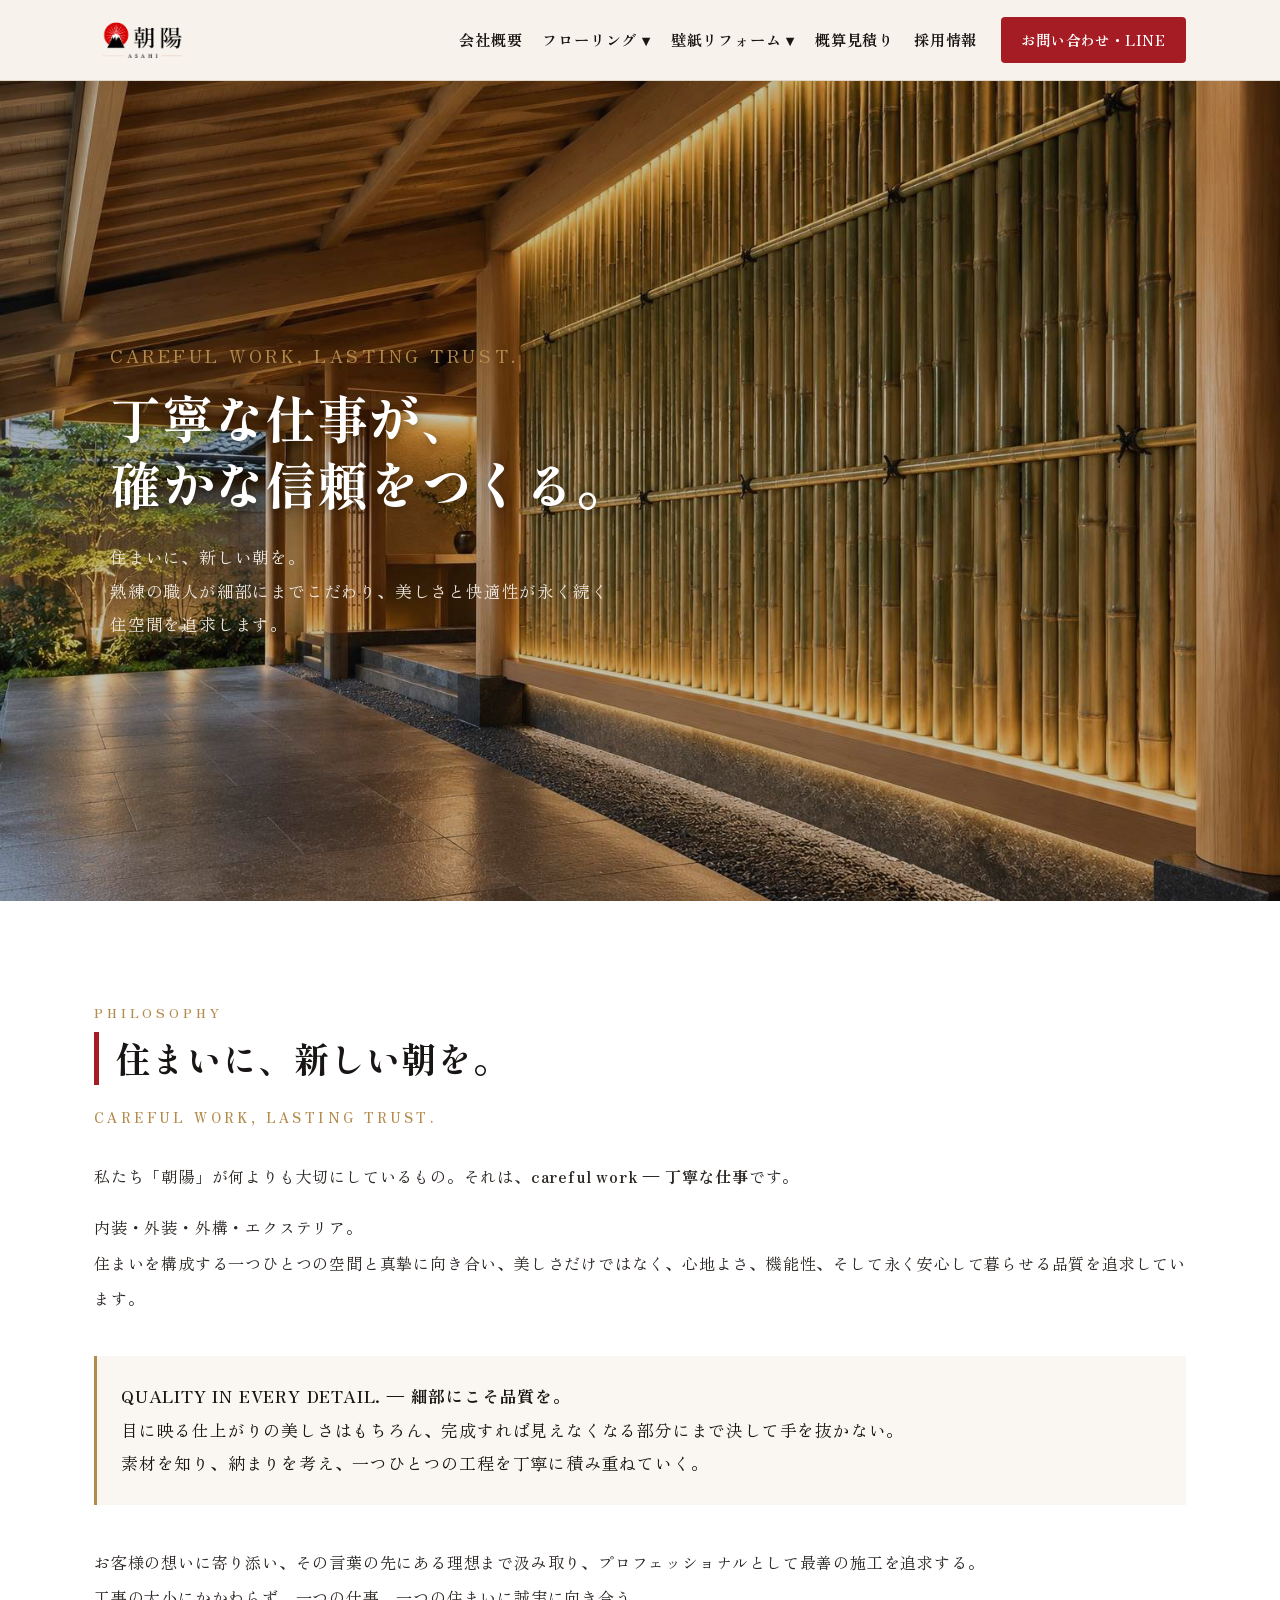
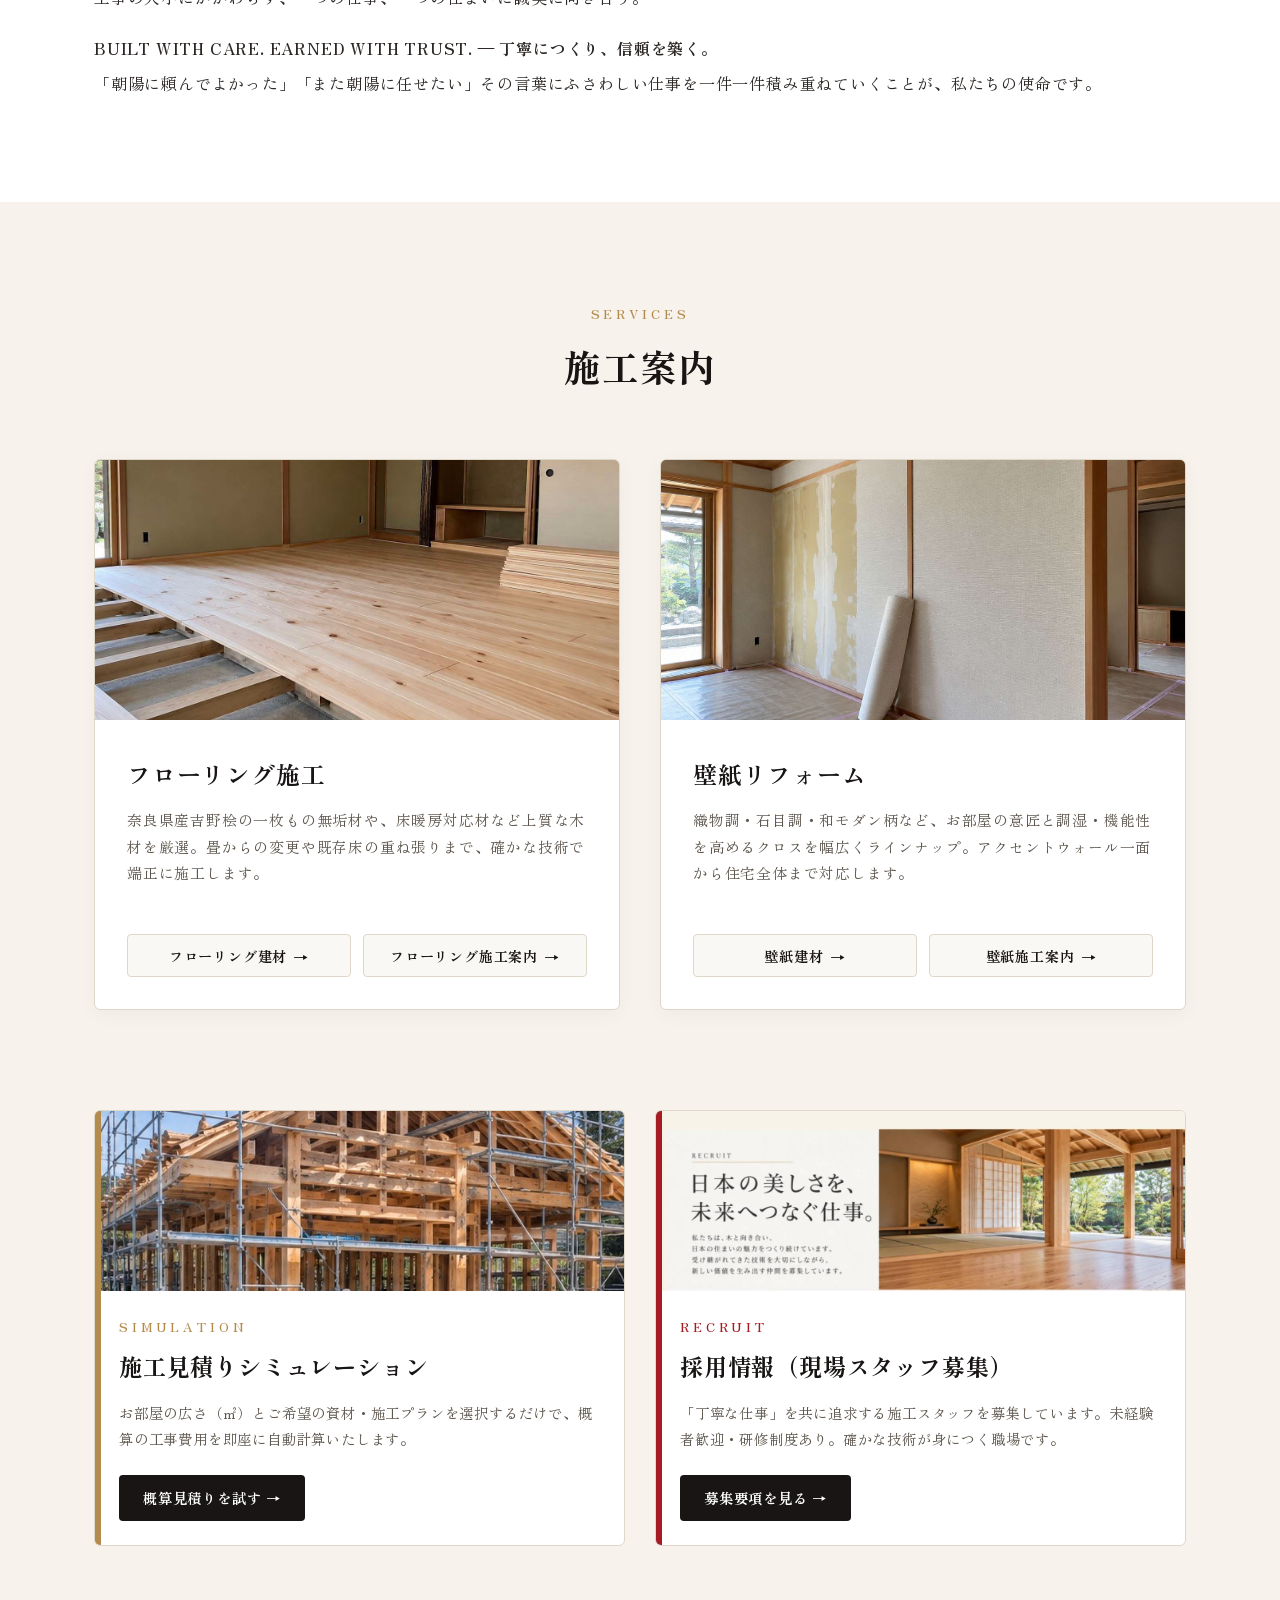
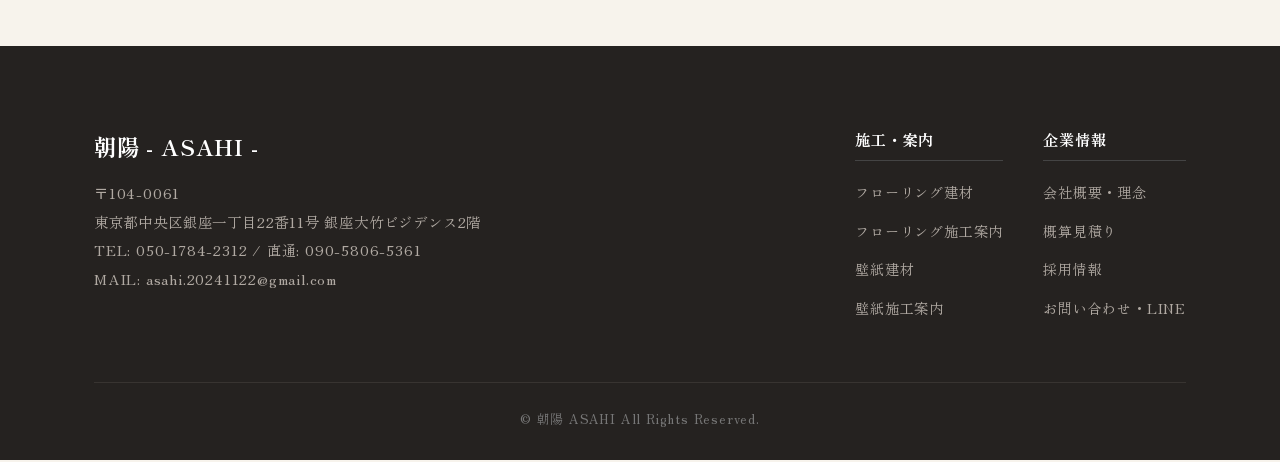
==== commit d4770ea0: "Add files via upload" ====
--- a/index.html
+++ b/index.html
@@ -614,6 +614,22 @@
         margin-top: auto !important;
         padding-top: 4px;
         font-size: 1.05rem !important;
+      }
+    }
+
+/* スマホ表示時のセクション間・カード下の余白最適化 */
+    @media (max-width: 900px) {
+      .sec-services {
+        padding: 50px 0 30px !important; /* 上下の巨大な余白を縮小（下が100px→30pxに） */
+      }
+
+      .services-grid {
+        gap: 24px !important; /* フローリングと壁紙カード同士の隙間も適正化 */
+      }
+
+      .sec-sub-banner {
+        padding-top: 10px !important;
+        padding-bottom: 50px !important;
       }
     }
   </style>
